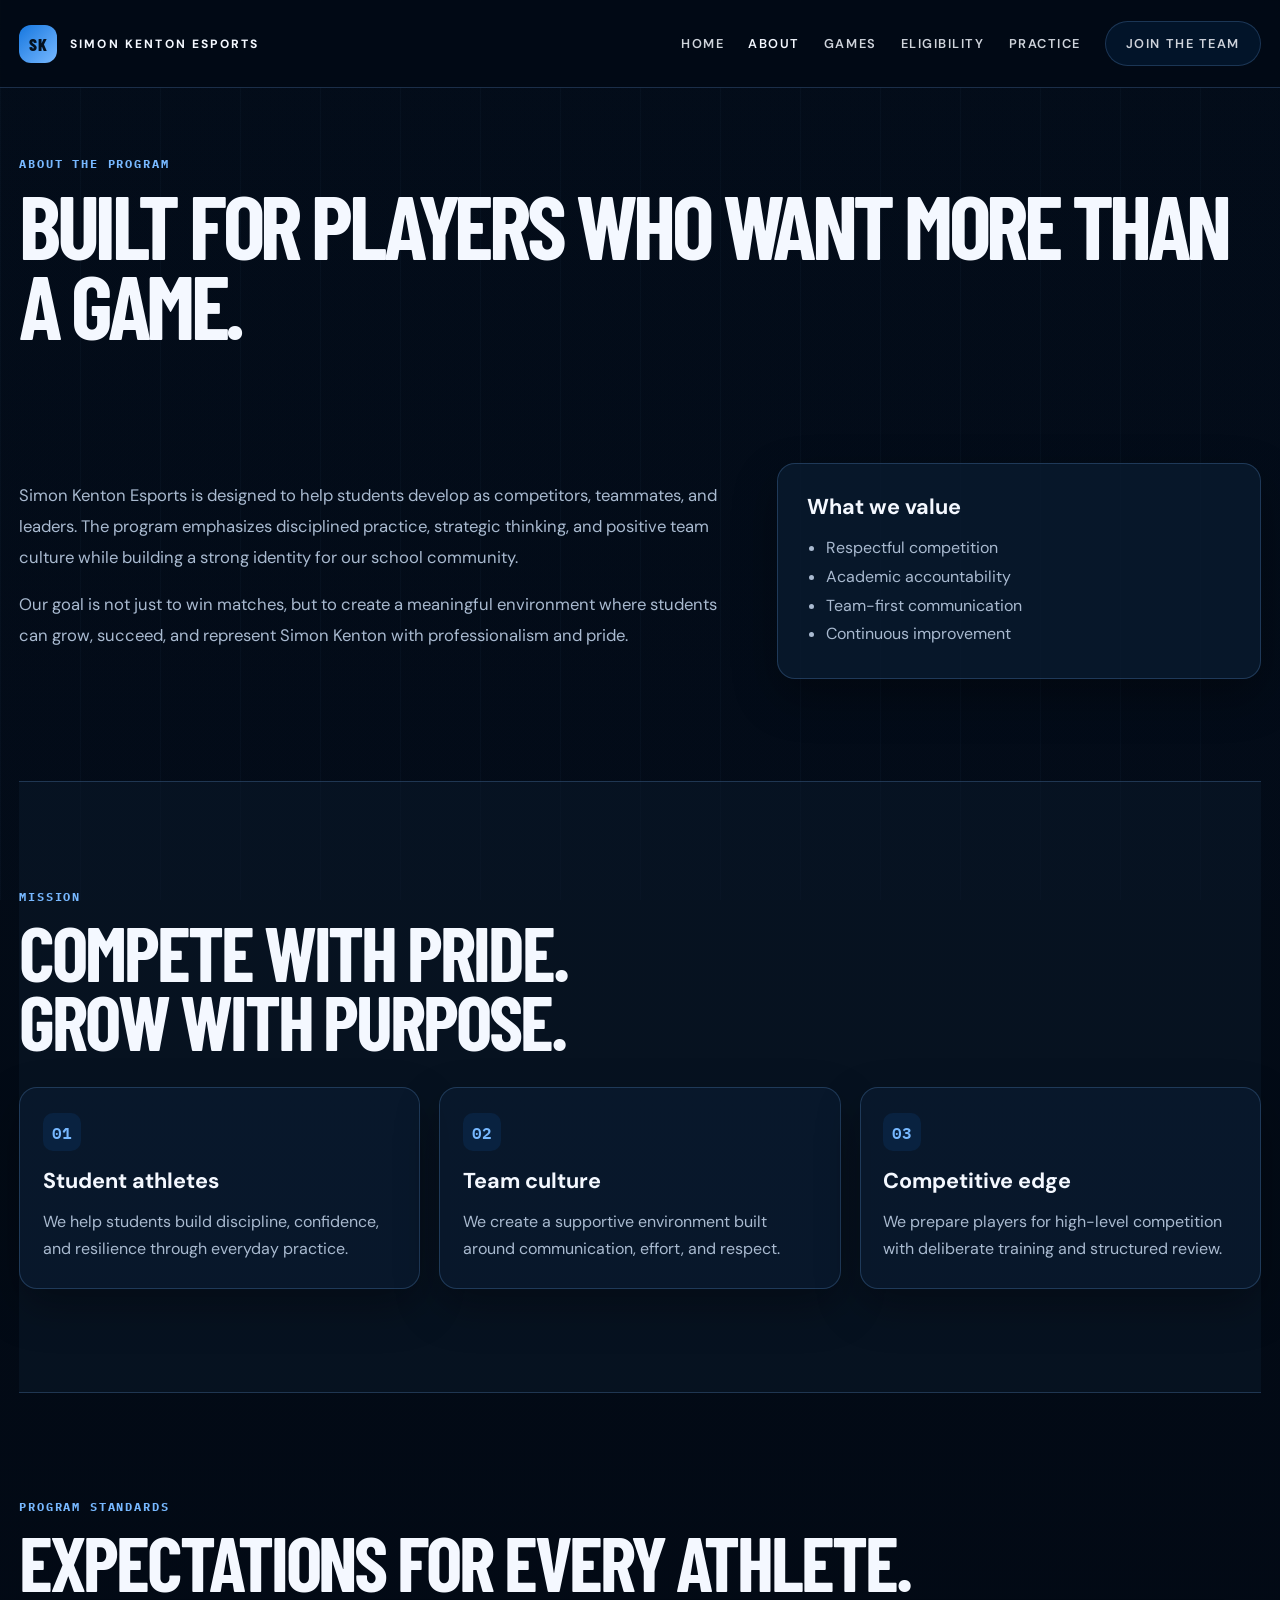
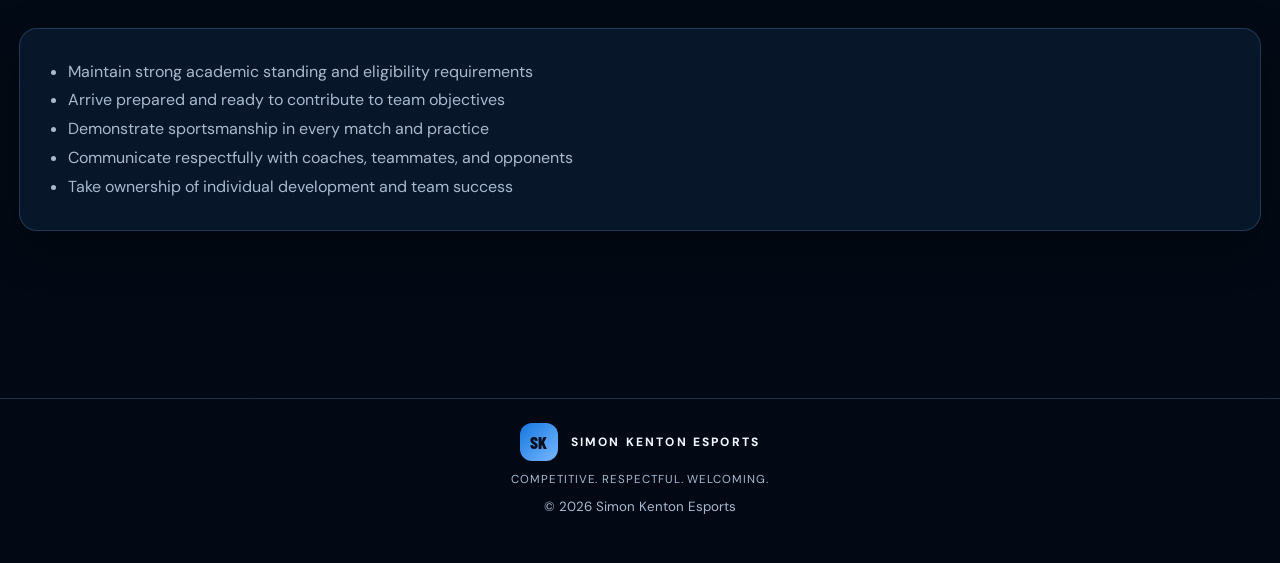
==== about.html @ ef8a5064 "Add multi-page esports site for Simon Kenton Esports" ====
<!doctype html>
<html lang="en">
  <head>
    <meta charset="utf-8" />
    <meta name="viewport" content="width=device-width, initial-scale=1" />
    <title>About | Simon Kenton Esports</title>
    <meta
      name="description"
      content="Learn about the Simon Kenton Esports program, its mission, and how it builds student athletes through competition, teamwork, and discipline."
    />
    <link rel="preconnect" href="https://fonts.googleapis.com" />
    <link rel="preconnect" href="https://fonts.gstatic.com" crossorigin />
    <link
      href="https://fonts.googleapis.com/css2?family=Barlow+Condensed:wght@600;700;800&family=DM+Sans:wght@400;500;600;700&family=IBM+Plex+Mono:wght@500;600&display=swap"
      rel="stylesheet"
    />
    <link rel="stylesheet" href="styles.css" />
  </head>
  <body>
    <div class="site-shell">
      <header class="topbar">
        <a class="brand" href="index.html" aria-label="Simon Kenton Esports home">
          <span class="brand-mark">SK</span>
          <span>SIMON KENTON <b>ESPORTS</b></span>
        </a>

        <button class="menu-button" id="menu-button" aria-expanded="false" aria-label="Toggle menu">
          <span></span>
          <span></span>
          <span></span>
        </button>

        <nav class="nav" id="nav" aria-label="Main navigation">
          <a href="index.html">Home</a>
          <a href="about.html" class="active">About</a>
          <a href="games.html">Games</a>
          <a href="eligibility.html">Eligibility</a>
          <a href="practice.html">Practice</a>
          <a class="nav-cta" href="join.html">Join the team</a>
        </nav>
      </header>

      <main>
        <section class="page-hero">
          <p class="kicker">About the program</p>
          <h1>Built for players who want more than a game.</h1>
        </section>

        <section class="section">
          <div class="two-column">
            <div class="text-block">
              <p>
                Simon Kenton Esports is designed to help students develop as competitors,
                teammates, and leaders. The program emphasizes disciplined practice, strategic
                thinking, and positive team culture while building a strong identity for our
                school community.
              </p>
              <p>
                Our goal is not just to win matches, but to create a meaningful environment
                where students can grow, succeed, and represent Simon Kenton with professionalism
                and pride.
              </p>
            </div>

            <div class="info-card">
              <h3>What we value</h3>
              <ul>
                <li>Respectful competition</li>
                <li>Academic accountability</li>
                <li>Team-first communication</li>
                <li>Continuous improvement</li>
              </ul>
            </div>
          </div>
        </section>

        <section class="section alt-section">
          <div class="section-heading reveal">
            <p class="kicker">Mission</p>
            <h2>Compete with pride.<br />Grow with purpose.</h2>
          </div>

          <div class="check-grid">
            <div class="check-item">
              <span>01</span>
              <h3>Student athletes</h3>
              <p>We help students build discipline, confidence, and resilience through everyday practice.</p>
            </div>
            <div class="check-item">
              <span>02</span>
              <h3>Team culture</h3>
              <p>We create a supportive environment built around communication, effort, and respect.</p>
            </div>
            <div class="check-item">
              <span>03</span>
              <h3>Competitive edge</h3>
              <p>We prepare players for high-level competition with deliberate training and structured review.</p>
            </div>
          </div>
        </section>

        <section class="section">
          <div class="section-heading">
            <p class="kicker">Program standards</p>
            <h2>Expectations for every athlete.</h2>
          </div>

          <div class="list-panel">
            <ul>
              <li>Maintain strong academic standing and eligibility requirements</li>
              <li>Arrive prepared and ready to contribute to team objectives</li>
              <li>Demonstrate sportsmanship in every match and practice</li>
              <li>Communicate respectfully with coaches, teammates, and opponents</li>
              <li>Take ownership of individual development and team success</li>
            </ul>
          </div>
        </section>
      </main>

      <footer class="site-footer">
        <div class="brand">
          <span class="brand-mark">SK</span>
          <span>SIMON KENTON <b>ESPORTS</b></span>
        </div>
        <p>Competitive. Respectful. Welcoming.</p>
        <small>© <span id="year"></span> Simon Kenton Esports</small>
      </footer>
    </div>

    <script src="script.js"></script>
  </body>
</html>
---- styles.css ----
:root {
  --navy: #04101f;
  --deep: #020914;
  --blue: #1677df;
  --sky: #77b8ff;
  --gold: #f7f4eb;
  --ink: #f4f8ff;
  --muted: #a9bad0;
  --line: rgba(119, 184, 255, 0.22);
  --panel: rgba(10, 24, 39, 0.82);
  --card: #091b2f;
  --success: #7ce7b2;
  --danger: #ff6b6b;
  --shadow: 0 18px 45px rgba(0, 0, 0, 0.32);
  --max: 1280px;
  --radius: 18px;
}

* {
  box-sizing: border-box;
}

html {
  scroll-behavior: smooth;
}

body {
  margin: 0;
  font-family: "DM Sans", sans-serif;
  background:
    linear-gradient(180deg, rgba(3, 12, 24, 1) 0%, rgba(2, 9, 20, 1) 100%);
  color: var(--ink);
  -webkit-font-smoothing: antialiased;
  text-rendering: optimizeLegibility;
}

img {
  max-width: 100%;
  display: block;
}

a {
  color: inherit;
  text-decoration: none;
}

button,
input,
select,
textarea {
  font: inherit;
}

.site-shell {
  min-height: 100vh;
  position: relative;
  overflow-x: hidden;
}

.site-shell::before {
  content: "";
  position: fixed;
  inset: 0;
  background:
    linear-gradient(rgba(4, 16, 31, 0.28), rgba(4, 16, 31, 0.28)),
    repeating-linear-gradient(
      90deg,
      rgba(119, 184, 255, 0.04) 0,
      rgba(119, 184, 255, 0.04) 1px,
      transparent 1px,
      transparent 80px
    );
  pointer-events: none;
  z-index: 0;
}

.topbar,
main,
.site-footer {
  position: relative;
  z-index: 1;
}

.topbar {
  max-width: var(--max);
  margin: 0 auto;
  height: 88px;
  padding: 0 1.2rem;
  display: flex;
  align-items: center;
  justify-content: space-between;
  border-bottom: 1px solid var(--line);
  background: rgba(2, 9, 20, 0.8);
  backdrop-filter: blur(10px);
}

.brand {
  display: inline-flex;
  align-items: center;
  gap: 0.8rem;
  font-size: 0.75rem;
  letter-spacing: 0.18em;
  text-transform: uppercase;
  font-weight: 700;
}

.brand-mark {
  width: 38px;
  height: 38px;
  display: grid;
  place-items: center;
  border-radius: 12px;
  background: linear-gradient(135deg, var(--blue), var(--sky));
  color: var(--navy);
  font-weight: 800;
  font-family: "Barlow Condensed", sans-serif;
  font-size: 1.1rem;
  letter-spacing: 0.04em;
}

.brand b {
  font-weight: 800;
}

.nav {
  display: flex;
  align-items: center;
  gap: 1.5rem;
  font-size: 0.8rem;
  letter-spacing: 0.12em;
  text-transform: uppercase;
  font-weight: 600;
}

.nav a {
  opacity: 0.85;
  transition: opacity 0.2s ease;
}

.nav a:hover,
.nav a.active {
  opacity: 1;
}

.nav-cta {
  padding: 0.8rem 1.25rem;
  border: 1px solid rgba(119, 184, 255, 0.25);
  background: rgba(22, 119, 223, 0.12);
  border-radius: 999px;
  color: var(--ink);
}

main {
  max-width: var(--max);
  margin: 0 auto;
  padding: 0 1.2rem 4rem;
}

.hero {
  display: grid;
  grid-template-columns: 1.15fr 0.85fr;
  align-items: center;
  gap: 2rem;
  min-height: 680px;
  padding: 3rem 0 2rem;
}

.hero-content,
.hero-visual {
  position: relative;
}

.eyebrow,
.kicker {
  display: inline-flex;
  align-items: center;
  gap: 0.7rem;
  margin: 0 0 1rem;
  text-transform: uppercase;
  letter-spacing: 0.16em;
  font-size: 0.72rem;
  color: var(--sky);
  font-weight: 700;
  font-family: "IBM Plex Mono", monospace;
}

.eyebrow span,
.kicker::before {
  display: inline-block;
  width: 28px;
  height: 1px;
  background: rgba(119, 184, 255, 0.7);
}

.hero h1,
.page-hero h1,
.section-heading h2 {
  font-family: "Barlow Condensed", sans-serif;
  letter-spacing: -0.04em;
  margin: 0;
  line-height: 0.9;
}

.hero h1 {
  font-size: clamp(4rem, 9vw, 9rem);
  text-transform: uppercase;
}

.hero h1 span {
  display: block;
  color: var(--ink);
  font-weight: 600;
}

.hero h1 strong {
  display: block;
  color: var(--sky);
  font-weight: 800;
}

.hero-lede {
  max-width: 640px;
  margin-top: 1.5rem;
  font-size: 1.15rem;
  line-height: 1.7;
  color: var(--muted);
}

.hero-actions {
  display: flex;
  flex-wrap: wrap;
  gap: 1rem;
  margin-top: 2rem;
}

.button {
  display: inline-flex;
  align-items: center;
  justify-content: center;
  min-height: 52px;
  padding: 0.9rem 1.4rem;
  border-radius: 999px;
  border: 1px solid transparent;
  font-weight: 700;
  transition: transform 0.2s ease, box-shadow 0.2s ease, border-color 0.2s ease;
}

.button:hover {
  transform: translateY(-1px);
}

.primary {
  background: linear-gradient(135deg, var(--blue), var(--sky));
  color: var(--navy);
  box-shadow: 0 20px 38px rgba(22, 119, 223, 0.4);
}

.secondary {
  background: transparent;
  color: var(--ink);
  border-color: rgba(119, 184, 255, 0.28);
}

.full {
  width: 100%;
}

.hero-points {
  list-style: none;
  padding: 0;
  margin: 2rem 0 0;
  display: grid;
  grid-template-columns: repeat(3, minmax(0, 1fr));
  gap: 1rem;
  color: var(--muted);
  font-size: 0.92rem;
}

.hero-points li {
  position: relative;
  padding-left: 1rem;
}

.hero-points li::before {
  content: "";
  position: absolute;
  left: 0;
  top: 0.5rem;
  width: 7px;
  height: 7px;
  border-radius: 50%;
  background: var(--sky);
}

.hero-visual {
  display: grid;
  place-items: center;
  min-height: 520px;
}

.emblem {
  position: relative;
  width: min(40vw, 430px);
  aspect-ratio: 1;
  display: grid;
  place-items: center;
}

.emblem-ring {
  position: absolute;
  border-radius: 50%;
  border: 1px solid rgba(119, 184, 255, 0.26);
}

.ring-one {
  inset: 7%;
  box-shadow: inset 0 0 35px rgba(119, 184, 255, 0.12);
}

.ring-two {
  inset: 18%;
  border-color: rgba(119, 184, 255, 0.42);
}

.emblem-core {
  position: relative;
  width: 58%;
  aspect-ratio: 1;
  border-radius: 50%;
  display: grid;
  place-items: center;
  background:
    radial-gradient(circle at 30% 25%, rgba(119, 184, 255, 0.5), rgba(17, 62, 110, 0.7) 38%, rgba(2, 9, 20, 0.9) 80%);
  border: 1px solid rgba(119, 184, 255, 0.28);
  box-shadow: 0 0 34px rgba(119, 184, 255, 0.18);
}

.emblem-core span {
  font-family: "Barlow Condensed", sans-serif;
  font-size: clamp(3rem, 5vw, 5.5rem);
  letter-spacing: -0.08em;
  color: var(--ink);
  font-weight: 800;
}

.emblem-core small {
  position: absolute;
  bottom: 18%;
  font-size: 0.65rem;
  letter-spacing: 0.18em;
  text-transform: uppercase;
  color: var(--muted);
}

.stats-strip {
  display: grid;
  grid-template-columns: repeat(4, minmax(0, 1fr));
  border-top: 1px solid var(--line);
  border-bottom: 1px solid var(--line);
  background: #061426;
}

.stat {
  display: flex;
  align-items: baseline;
  justify-content: center;
  flex-direction: column;
  gap: 0.5rem;
  padding: 1.4rem 1rem;
  text-align: center;
}

.stat strong {
  font-size: clamp(1.7rem, 2.4vw, 3rem);
  font-family: "Barlow Condensed", sans-serif;
  letter-spacing: -0.04em;
  color: var(--sky);
}

.stat span {
  color: var(--muted);
  font-size: 0.85rem;
  letter-spacing: 0.08em;
  text-transform: uppercase;
}

.section {
  padding: clamp(4rem, 8vw, 7rem) 0;
}

.section-heading {
  margin-bottom: 2rem;
}

.section-heading.row {
  display: flex;
  align-items: end;
  justify-content: space-between;
  gap: 2rem;
}

.section-heading h2 {
  font-size: clamp(2.7rem, 6vw, 5rem);
  text-transform: uppercase;
  color: var(--ink);
}

.section-heading h2 em {
  font-style: normal;
  color: var(--sky);
}

.heading-copy {
  max-width: 500px;
  color: var(--muted);
  line-height: 1.7;
}

.kicker {
  margin-bottom: 0.8rem;
  color: var(--sky);
}

.two-column {
  display: grid;
  grid-template-columns: 1.2fr 0.8fr;
  gap: 2rem;
}

.text-block {
  color: var(--muted);
  line-height: 1.85;
  font-size: 1.04rem;
}

.info-card,
.list-panel,
.game-card,
.check-item,
.schedule-item,
.join-card,
.form-copy,
.registration-form {
  background: rgba(9, 27, 47, 0.8);
  border: 1px solid var(--line);
  border-radius: var(--radius);
  box-shadow: var(--shadow);
}

.info-card,
.list-panel {
  padding: 1.8rem;
}

.info-card h3,
.check-item h3,
.game-card h3,
.schedule-item h3 {
  margin: 0 0 0.8rem;
  font-size: 1.35rem;
}

.info-card ul,
.list-panel ul {
  margin: 0;
  padding-left: 1.2rem;
  color: var(--muted);
  line-height: 1.8;
}

.game-grid {
  display: grid;
  grid-template-columns: repeat(4, minmax(0, 1fr));
  gap: 1.2rem;
}

.large-grid {
  grid-template-columns: repeat(2, minmax(0, 1fr));
}

.game-card {
  padding: 1.4rem;
  min-height: 220px;
  display: flex;
  flex-direction: column;
  justify-content: space-between;
}

.game-badge {
  width: fit-content;
  display: inline-block;
  padding: 0.45rem 0.8rem;
  border-radius: 999px;
  background: rgba(119, 184, 255, 0.1);
  border: 1px solid rgba(119, 184, 255, 0.2);
  color: var(--sky);
  font-size: 0.7rem;
  letter-spacing: 0.12em;
  text-transform: uppercase;
  font-weight: 700;
}

.game-card p {
  margin: 0;
  color: var(--muted);
  line-height: 1.7;
}

.check-grid {
  display: grid;
  grid-template-columns: repeat(3, minmax(0, 1fr));
  gap: 1.2rem;
}

.check-item {
  padding: 1.6rem 1.4rem;
}

.check-item span {
  display: inline-flex;
  align-items: center;
  justify-content: center;
  width: 38px;
  height: 38px;
  border-radius: 10px;
  background: rgba(22, 119, 223, 0.12);
  color: var(--sky);
  font-family: "IBM Plex Mono", monospace;
  font-weight: 600;
  margin-bottom: 1rem;
}

.check-item p {
  margin: 0;
  color: var(--muted);
  line-height: 1.7;
}

.schedule-list {
  display: grid;
  gap: 1rem;
}

.schedule-item {
  display: grid;
  grid-template-columns: 120px 1fr auto;
  align-items: center;
  gap: 1.5rem;
  padding: 1.4rem 1.5rem;
}

.day {
  display: inline-block;
  color: var(--sky);
  font-weight: 700;
  letter-spacing: 0.12em;
  text-transform: uppercase;
  font-size: 0.72rem;
}

.schedule-item p {
  margin: 0.35rem 0 0;
  color: var(--muted);
  line-height: 1.7;
}

.schedule-item time {
  color: var(--ink);
  font-family: "IBM Plex Mono", monospace;
  font-size: 0.8rem;
  letter-spacing: 0.08em;
}

.join-section {
  display: grid;
  grid-template-columns: 1.1fr 0.9fr;
  gap: clamp(2rem, 7vw, 6rem);
  padding: clamp(4rem, 8vw, 8rem) 0 2rem;
}

.join-copy h2 {
  margin: 0;
  font-family: "Barlow Condensed", sans-serif;
  font-size: clamp(3rem, 7vw, 6rem);
  line-height: 0.95;
  text-transform: uppercase;
}

.join-copy h2 em {
  color: var(--sky);
  font-style: normal;
}

.join-copy p {
  margin: 1.2rem 0 0;
  color: var(--muted);
  line-height: 1.8;
  font-size: 1.05rem;
}

.join-card {
  padding: 1.6rem;
  display: grid;
  gap: 1rem;
  align-content: center;
}

.page-hero {
  padding: 4rem 0 1rem;
}

.page-hero h1 {
  font-size: clamp(3rem, 7vw, 6.5rem);
  text-transform: uppercase;
  letter-spacing: -0.05em;
  color: var(--ink);
}

.alt-section {
  background: rgba(12, 26, 42, 0.55);
  border-top: 1px solid var(--line);
  border-bottom: 1px solid var(--line);
}

.form-layout {
  display: grid;
  grid-template-columns: 0.9fr 1.1fr;
  gap: 2rem;
  align-items: start;
}

.form-copy {
  padding: 2rem;
}

.form-copy h2 {
  margin: 0 0 1rem;
  font-size: clamp(2.2rem, 4vw, 3.6rem);
  text-transform: uppercase;
  font-family: "Barlow Condensed", sans-serif;
}

.form-copy p {
  margin: 0;
  line-height: 1.8;
  color: var(--muted);
}

.registration-form {
  padding: 2rem;
  display: grid;
  gap: 1rem;
}

.registration-form label {
  display: grid;
  gap: 0.5rem;
  font-size: 0.9rem;
  color: var(--ink);
  font-weight: 600;
}

.field-row {
  display: grid;
  grid-template-columns: repeat(2, minmax(0, 1fr));
  gap: 1rem;
}

input,
select,
textarea {
  width: 100%;
  border: 1px solid rgba(119, 184, 255, 0.18);
  background: rgba(2, 9, 20, 0.76);
  color: var(--ink);
  border-radius: 12px;
  padding: 0.9rem 1rem;
  transition: border-color 0.2s ease, box-shadow 0.2s ease;
}

input:focus,
select:focus,
textarea:focus {
  outline: none;
  border-color: rgba(119, 184, 255, 0.75);
  box-shadow: 0 0 0 4px rgba(119, 184, 255, 0.14);
}

textarea {
  resize: vertical;
  min-height: 140px;
}

.form-status {
  min-height: 1.5em;
  margin: 0;
  font-size: 0.92rem;
  color: var(--success);
  font-weight: 600;
}

.form-status.error {
  color: var(--danger);
}

.site-footer {
  max-width: var(--max);
  margin: 0 auto;
  padding: 1.5rem 1.2rem 3rem;
  display: flex;
  flex-direction: column;
  align-items: center;
  gap: 0.7rem;
  border-top: 1px solid var(--line);
  text-align: center;
}

.site-footer p {
  margin: 0;
  color: var(--muted);
  letter-spacing: 0.08em;
  text-transform: uppercase;
  font-size: 0.72rem;
}

.site-footer small {
  color: var(--muted);
}

.menu-button {
  display: none;
  width: 44px;
  height: 44px;
  background: transparent;
  border: 1px solid var(--line);
  border-radius: 10px;
  padding: 0.5rem;
  cursor: pointer;
}

.menu-button span {
  display: block;
  width: 100%;
  height: 2px;
  background: var(--ink);
  border-radius: 999px;
  margin: 6px 0;
}

@media (max-width: 980px) {
  .hero,
  .two-column,
  .join-section,
  .form-layout {
    grid-template-columns: 1fr;
  }

  .game-grid {
    grid-template-columns: repeat(2, minmax(0, 1fr));
  }

  .check-grid {
    grid-template-columns: 1fr;
  }

  .schedule-item {
    grid-template-columns: 1fr;
    align-items: flex-start;
  }

  .stats-strip {
    grid-template-columns: repeat(2, minmax(0, 1fr));
  }
}

@media (max-width: 760px) {
  .menu-button {
    display: inline-block;
  }

  .nav {
    display: none;
    position: absolute;
    top: 88px;
    left: 0;
    right: 0;
    background: rgba(4, 16, 31, 0.98);
    border-bottom: 1px solid var(--line);
    padding: 1.2rem;
    flex-direction: column;
    align-items: flex-start;
    gap: 1rem;
  }

  .nav.open {
    display: flex;
  }

  .hero {
    min-height: auto;
    padding-top: 2rem;
  }

  .hero-points {
    grid-template-columns: 1fr;
  }

  .game-grid,
  .large-grid,
  .field-row,
  .stats-strip {
    grid-template-columns: 1fr;
  }

  .section-heading.row {
    display: block;
  }

  .brand {
    letter-spacing: 0.08em;
    font-size: 0.68rem;
  }
}

@media (prefers-reduced-motion: reduce) {
  html {
    scroll-behavior: auto;
  }
  *,
  *::before,
  *::after {
    animation: none !important;
    transition: none !important;
  }
}
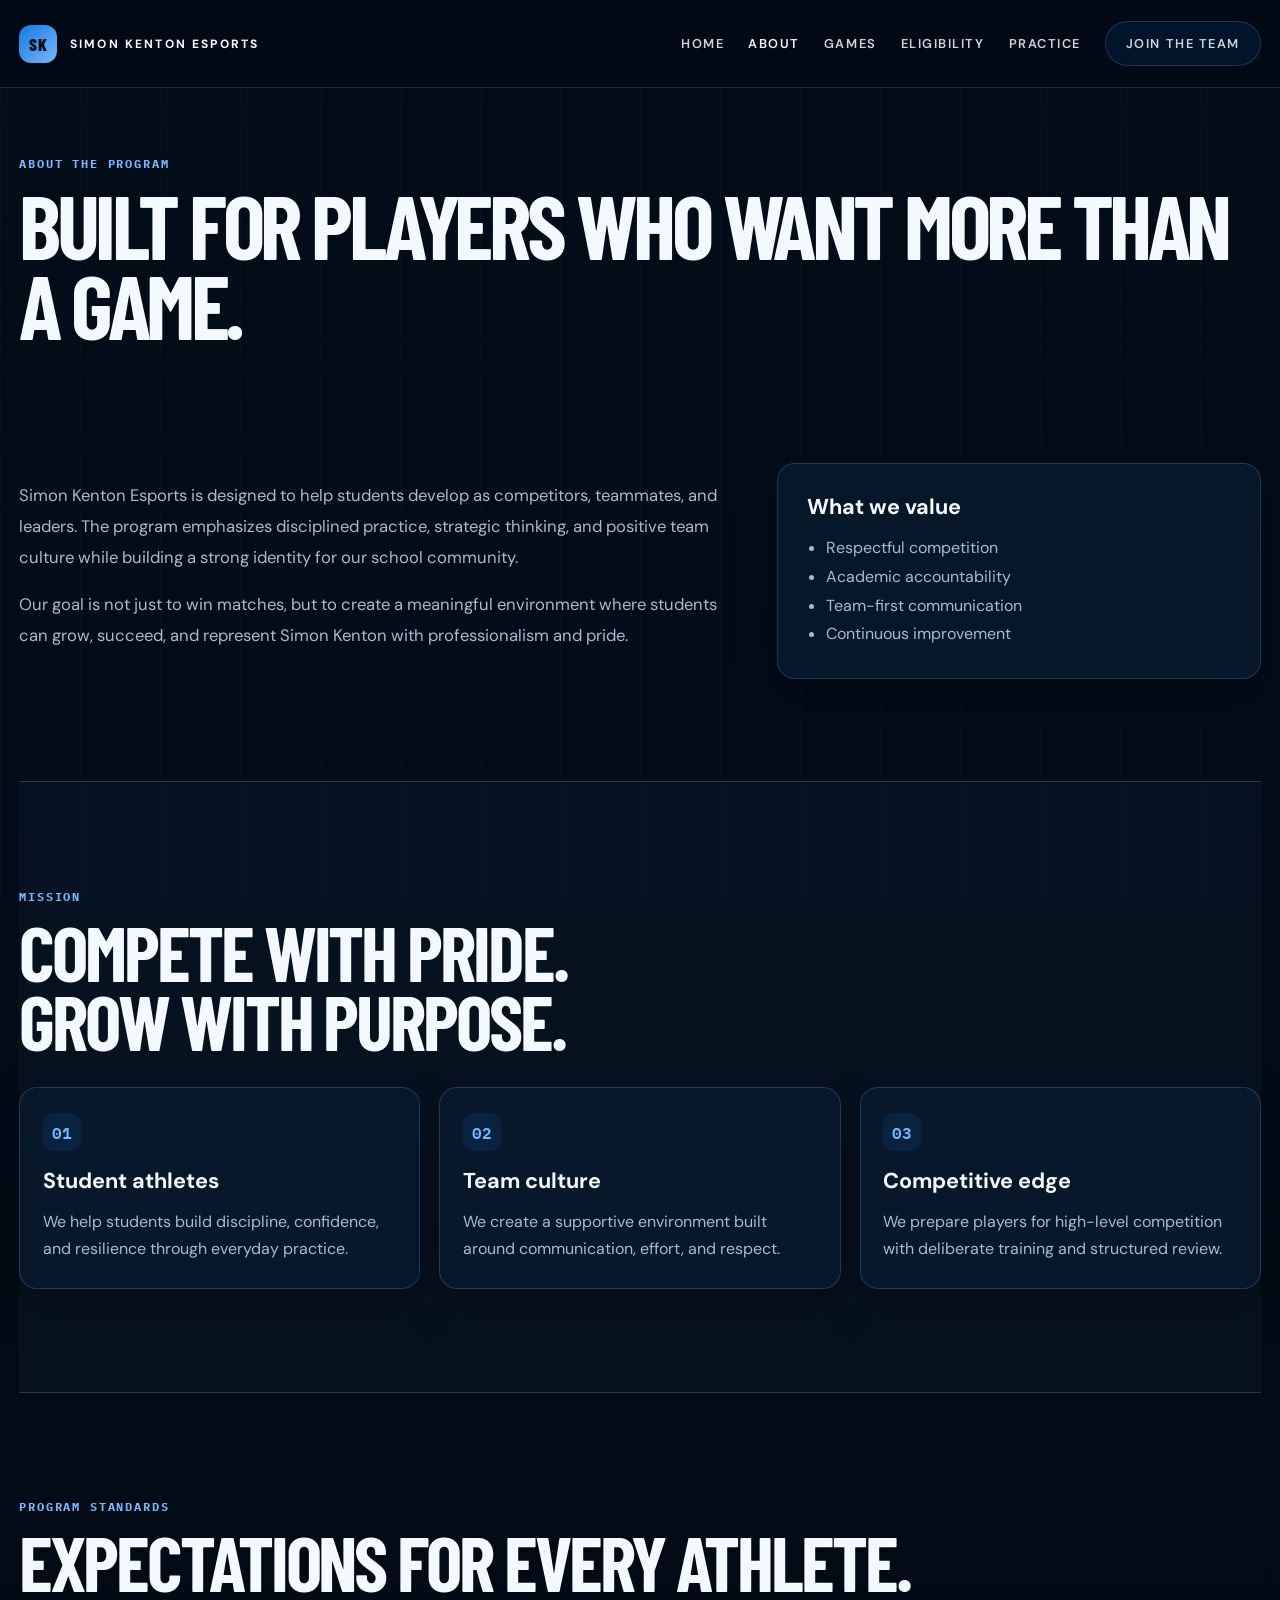
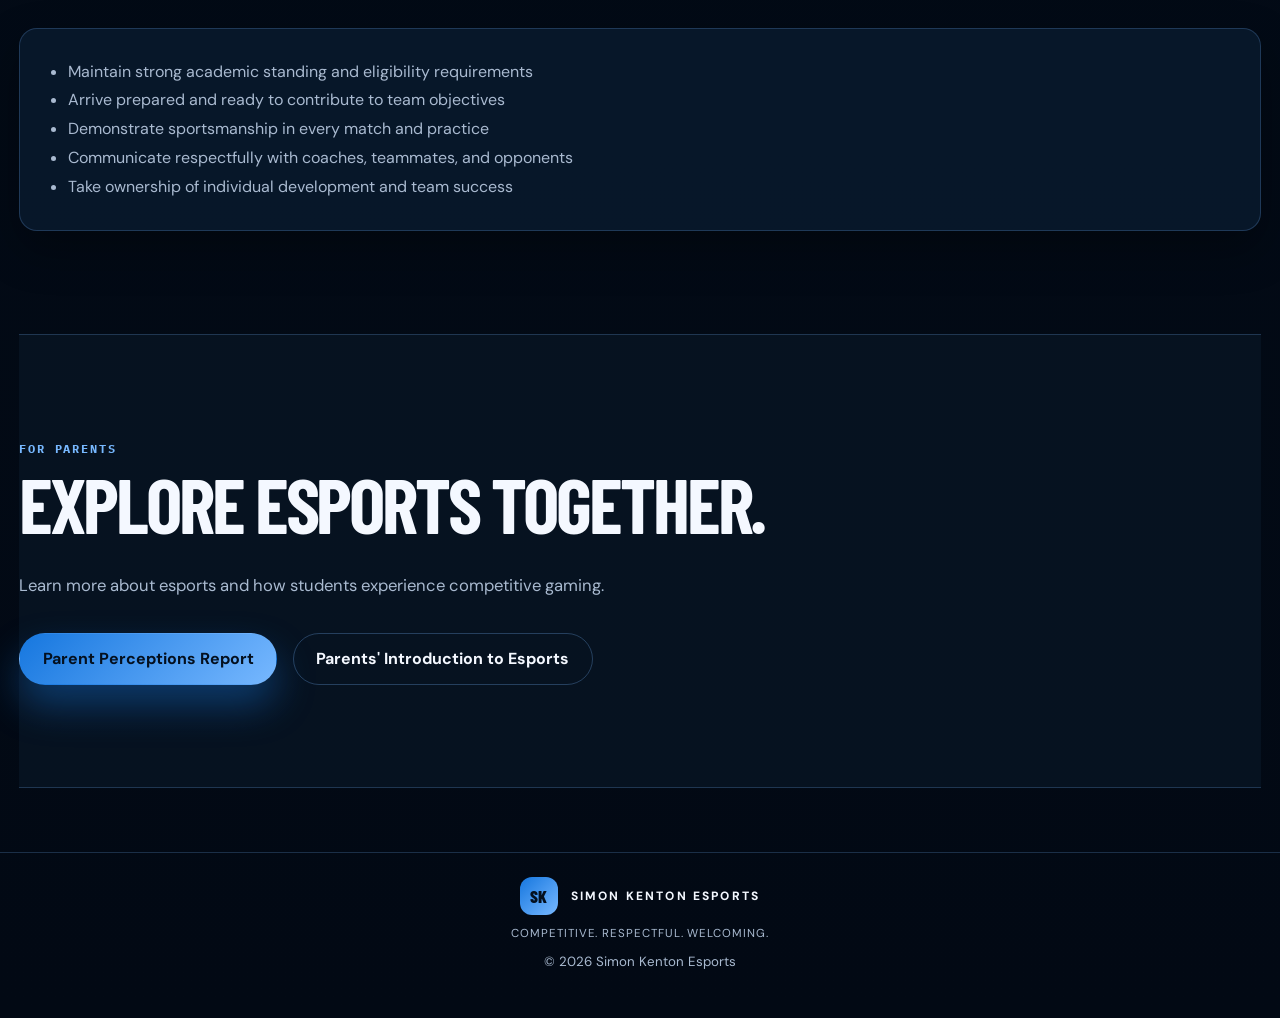
==== commit d125f2f4: "New updates" ====
--- a/about.html
+++ b/about.html
@@ -115,6 +115,19 @@
             </ul>
           </div>
         </section>
+
+        <section class="section alt-section">
+          <div class="section-heading">
+            <p class="kicker">For parents</p>
+            <h2>Explore esports together.</h2>
+          </div>
+
+          <p class="text-block">Learn more about esports and how students experience competitive gaming.</p>
+          <div class="hero-actions">
+            <a class="button primary" href="https://playvs.com/parent-perceptions-report/?hss_channel=lcp-18600748" target="_blank" rel="noopener noreferrer">Parent Perceptions Report</a>
+            <a class="button secondary" href="https://help.playvs.com/en/articles/4919246-parents-introduction-to-esports" target="_blank" rel="noopener noreferrer">Parents' Introduction to Esports</a>
+          </div>
+        </section>
       </main>
 
       <footer class="site-footer">
--- a/styles.css
+++ b/styles.css
@@ -486,6 +486,15 @@
   justify-content: space-between;
 }
 
+.game-art {
+  display: block;
+  width: 100%;
+  aspect-ratio: 16 / 9;
+  object-fit: cover;
+  border-radius: 8px;
+  background: rgba(0, 0, 0, 0.25);
+}
+
 .game-badge {
   width: fit-content;
   display: inline-block;
